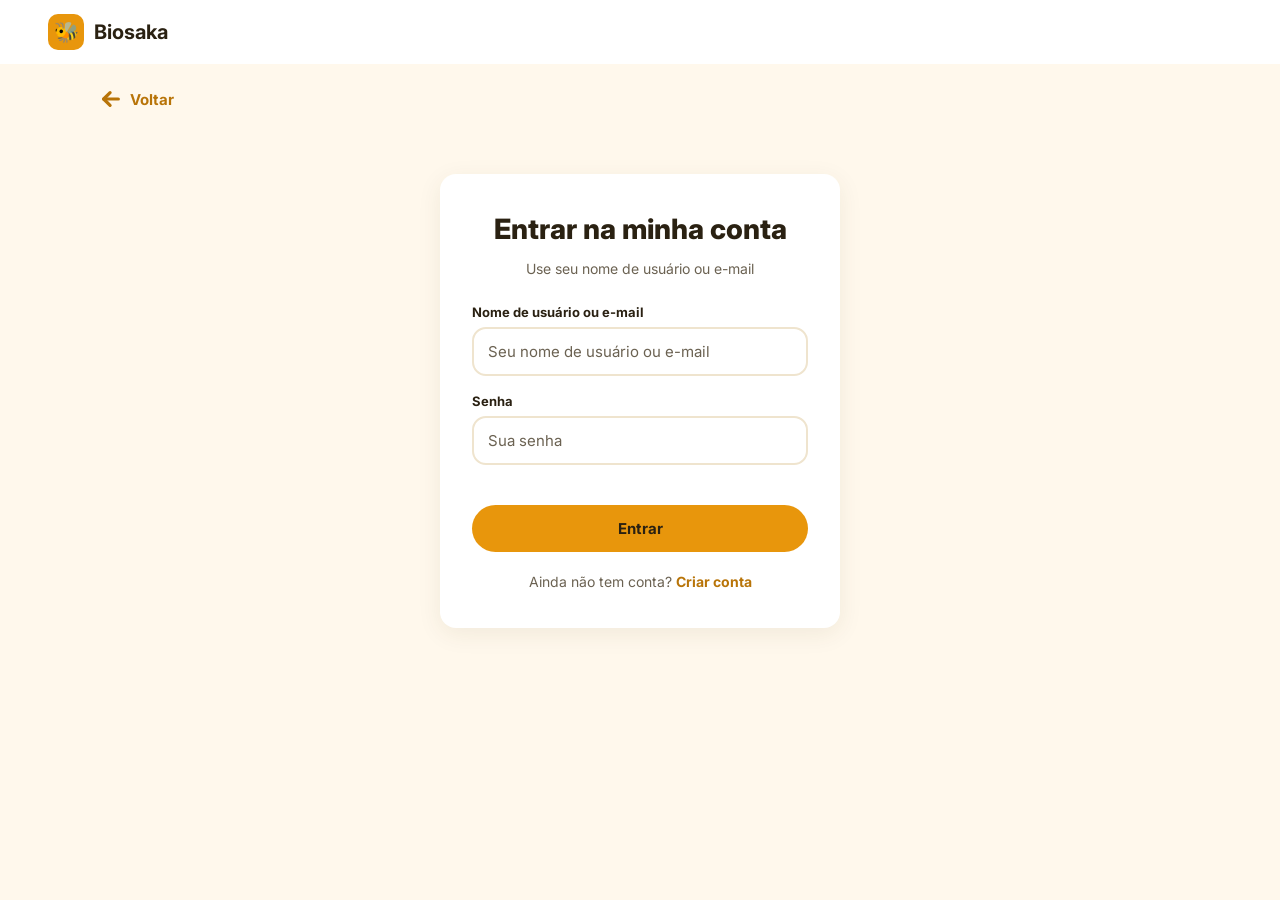
==== frontend/colmeias.html @ 1b3815e8 "add: adicionando frontend" ====
<!DOCTYPE html>
<html lang="pt-BR">

<head>
  <meta charset="UTF-8">
  <meta name="viewport" content="width=device-width, initial-scale=1.0">
  <title>Biosaka - Minhas colmeias</title>

  <link rel="preconnect" href="https://fonts.googleapis.com">
  <link rel="preconnect" href="https://fonts.gstatic.com" crossorigin>
  <link href="https://fonts.googleapis.com/css2?family=Inter:wght@400;500;700;800&display=swap" rel="stylesheet">

  <link rel="stylesheet" href="css/colmeias.css">
</head>

<body>

  <!-- ========== CABEÇALHO ========== -->
  <header>
    <span>🐝 Biosaka</span>
    <a href="login.html" id="sair">Desconectar</a>
  </header>

  <div id="toast" hidden role="status"></div>

  <main>

    <!-- ========== TELA 1: LISTAGEM DE COLMEIAS ========== -->
    <section id="tela-lista">
      <a class="voltar" href="index.html">
        <svg width="22" height="22" viewBox="0 0 24 24" fill="none" stroke="currentColor" stroke-width="3.5" stroke-linecap="round" stroke-linejoin="round" aria-hidden="true"><path d="M20 12H4" /><path d="M11 5l-7 7 7 7" /></svg>
        Voltar
      </a>

      <h1>Olá, <span id="nome-usuario">Eduardo</span></h1>
      <p class="suave">Suas colmeias ativas:</p>

      <div class="barra">
        <a class="botao-link secundario" href="detalhes.html">Mais detalhes</a>
        <button class="primario" onclick="abrirForm()">+ Nova colmeia</button>
      </div>

      <div id="lista" class="grade"></div>
    </section>

    <!-- ========== TELA 2: CADASTRO DE NOVA COLMEIA ========== -->
    <section id="tela-form" hidden>

      <button class="voltar" onclick="mostrar('lista')">
        <svg width="22" height="22" viewBox="0 0 24 24" fill="none" stroke="currentColor" stroke-width="3.5" stroke-linecap="round" stroke-linejoin="round" aria-hidden="true"><path d="M20 12H4" /><path d="M11 5l-7 7 7 7" /></svg>
        Voltar para as colmeias
      </button>

      <form class="form" id="form" novalidate>
        <h1>Cadastrar nova colmeia</h1>

        <label for="codigo">Código da colmeia</label>
        <input id="codigo" placeholder="Ex.: COL-004" autocomplete="off">
        <p class="erro" id="erro-codigo"></p>

        <label for="especie">Espécie</label>
        <select id="especie">
          <option value="">Selecione a espécie</option>
          <option>Abelha-europeia (Apis Mellifera)</option>
          <option>Mandaçaia (Melipona Quadrifasciata)</option>
          <option>Jataí (Tetragonisca Angustula)</option>
        </select>
        <p class="erro" id="erro-especie"></p>

        <label for="cidade">Região: cidade</label>
        <input id="cidade" placeholder="Ex.: Campinas" autocomplete="off">
        <p class="erro" id="erro-cidade"></p>

        <label for="estado">Região: estado</label>
        <input id="estado" placeholder="Ex.: São Paulo" autocomplete="off">
        <p class="erro" id="erro-estado"></p>

        <label for="pais">Região: país</label>
        <input id="pais" placeholder="Ex.: Brasil" autocomplete="off">
        <p class="erro" id="erro-pais"></p>

        <label for="data">Data de instalação</label>
        <input id="data" type="date">
        <p class="erro" id="erro-data"></p>

        <label for="apelido">Apelido (opcional)</label>
        <input id="apelido" placeholder="Ex.: Jardim" autocomplete="off">
        <p class="erro" id="erro-apelido"></p>

        <div class="acoes">
          <button class="primario" id="salvar">Salvar colmeia</button>
          <button type="button" class="link" onclick="mostrar('lista')">Cancelar</button>
        </div>
      </form>

    </section>

  </main>

  <script src="js/auth.js"></script>

  <script src="js/dados.js"></script>

  <script src="js/colmeias.js"></script>

</body>

</html>
---- frontend/css/colmeias.css ----
/* Biosaka - Estilos da tela de colmeias */


/* ---------- Cores do projeto ---------- */
:root {
  --ambar: #E8960C;
  --escuro: #B87408;
  --suave: #6B6252;
  --borda: #E6DCC8;
  --verde: #2E7D4F;
  --vermelho: #C0392B;
}


/* ---------- Configurações gerais ---------- */
* {
  box-sizing: border-box;
}

body {
  margin: 0;
  font: 18px/1.4 "Inter", system-ui, sans-serif;
  background: #FFF8EC;
  color: #2A2112;
}

header {
  background: #fff;
  border-bottom: 1px solid var(--borda);
  padding: 14px 24px;
  display: flex;
  justify-content: space-between;
  font-weight: 700;
}

header a {
  color: inherit;
  text-decoration: none;
}

main {
  max-width: 1040px;
  margin: 0 auto;
  padding: 32px 24px 64px;
}

h1 {
  margin: 0 0 4px;
  font-size: 34px;
}

.suave {
  color: var(--suave);
  margin: 0 0 24px;
}


/* ---------- Botões ---------- */
button,
.botao-link {
  font: inherit;
  font-weight: 700;
  border: 0;
  border-radius: 12px;
  padding: 14px 24px;
  min-height: 52px;
  cursor: pointer;
  display: inline-flex;
  align-items: center;
  justify-content: center;
  gap: 10px;
}

.primario {
  background: var(--ambar);
  color: #fff;
}

.primario:hover:not(:disabled) {
  background: var(--escuro);
}

.secundario {
  background: none;
  color: var(--escuro);
  box-shadow: inset 0 0 0 2px var(--ambar);
}

.secundario:hover {
  background: #FEF1D0;
}

.botao-link {
  text-decoration: none;
}

.link {
  background: none;
  color: var(--suave);
  padding: 8px 0;
  min-height: 0;
}

/* Botão/link de voltar com seta grossa (o traço é definido no SVG) */
.voltar {
  display: inline-flex;
  align-items: center;
  gap: 8px;
  background: none;
  color: var(--escuro);
  font: inherit;
  font-size: 16px;
  font-weight: 700;
  padding: 8px 14px 8px 8px;
  min-height: 0;
  margin-bottom: 16px;
  border: 0;
  border-radius: 999px;
  cursor: pointer;
  text-decoration: none;
}

.voltar:hover {
  background: #FEF1D0;
}

.voltar svg {
  flex: none;
}

button:disabled {
  opacity: .7;
  cursor: not-allowed;
}


/* ---------- Tela 1: listagem ---------- */
.barra {
  display: flex;
  justify-content: flex-end;
  gap: 12px;
  margin-bottom: 24px;
}

.grade {
  display: grid;
  grid-template-columns: repeat(2, 1fr);
  gap: 20px;
}

.card,
.vazio,
.form {
  background: #fff;
  border-radius: 16px;
  padding: 24px;
  box-shadow: 0 2px 10px rgba(80, 60, 20, .08);
}

.card h2 {
  margin: 0;
  font-size: 24px;
}

.card small {
  color: var(--escuro);
  font-size: 16px;
}

.card p {
  margin: 6px 0 18px;
  color: var(--suave);
  font-size: 15px;
}


/* ---------- Status da colmeia ---------- */
.status {
  border-radius: 10px;
  padding: 12px 14px;
  font-weight: 700;
  font-size: 16px;
}

.pronta {
  background: #E6F4EA;
  color: var(--verde);
}

.aguardar {
  background: #FBE9E7;
  color: var(--vermelho);
}

.sem-dados {
  background: #EEEAE2;
  color: var(--suave);
}


/* ---------- Carregamento da lista com cards esqueleto ---------- */
.sk {
  height: 22px;
  border-radius: 8px;
  margin-bottom: 14px;
  background: linear-gradient(90deg, #eee6d6 25%, #f7f1e4 50%, #eee6d6 75%);
  background-size: 200% 100%;
  animation: brilho 1.2s infinite;
}

@keyframes brilho {
  to {
    background-position: -200% 0;
  }
}


/* ---------- Estado vazio ---------- */
.vazio {
  text-align: center;
  padding: 48px 24px;
  grid-column: 1 / -1;
}


/* ---------- Tela 2: formulário ---------- */
.form {
  max-width: 520px;
  margin: 0 auto;
  padding: 32px;
}

label {
  display: block;
  font-weight: 700;
  margin: 20px 0 6px;
}

input,
select {
  width: 100%;
  font: inherit;
  padding: 13px 14px;
  border: 2px solid var(--borda);
  border-radius: 10px;
}

input:focus,
select:focus {
  outline: 0;
  border-color: var(--ambar);
}

[aria-invalid] {
  border-color: var(--vermelho);
}

.erro {
  color: var(--vermelho);
  font-size: 15px;
  font-weight: 600;
  margin: 6px 0 0;
}

.acoes {
  display: flex;
  flex-direction: column;
  gap: 8px;
  margin-top: 28px;
}


/* ---------- Spinner do botão "Salvando..." ---------- */
.spinner {
  width: 20px;
  height: 20px;
  border-radius: 50%;
  border: 3px solid rgba(255, 255, 255, .45);
  border-top-color: #fff;
  animation: gira .7s linear infinite;
}

@keyframes gira {
  to {
    transform: rotate(360deg);
  }
}


/* ---------- Mensagem de sucesso ou erro ---------- */
#toast {
  position: fixed;
  top: 80px;
  right: 20px;
  padding: 16px 20px;
  border-radius: 12px;
  color: #fff;
  font-weight: 700;
  box-shadow: 0 8px 24px rgba(0, 0, 0, .18);
}


/* ---------- Elementos escondidos ---------- */
[hidden] {
  display: none !important;
}


/* ---------- Celular: lista em 1 coluna ---------- */
@media (max-width: 700px) {
  .grade {
    grid-template-columns: 1fr;
  }
}


/* ---------- Próximo passo (com data sugerida) ---------- */
.proximo {
  color: var(--suave);
}

.proximo strong {
  color: #2A2112;
}

/* Cards com a mesma altura: "Ver detalhes" fica sempre no rodapé do card */
.card {
  display: flex;
  flex-direction: column;
}

.card .botao-link {
  margin-top: auto;
}
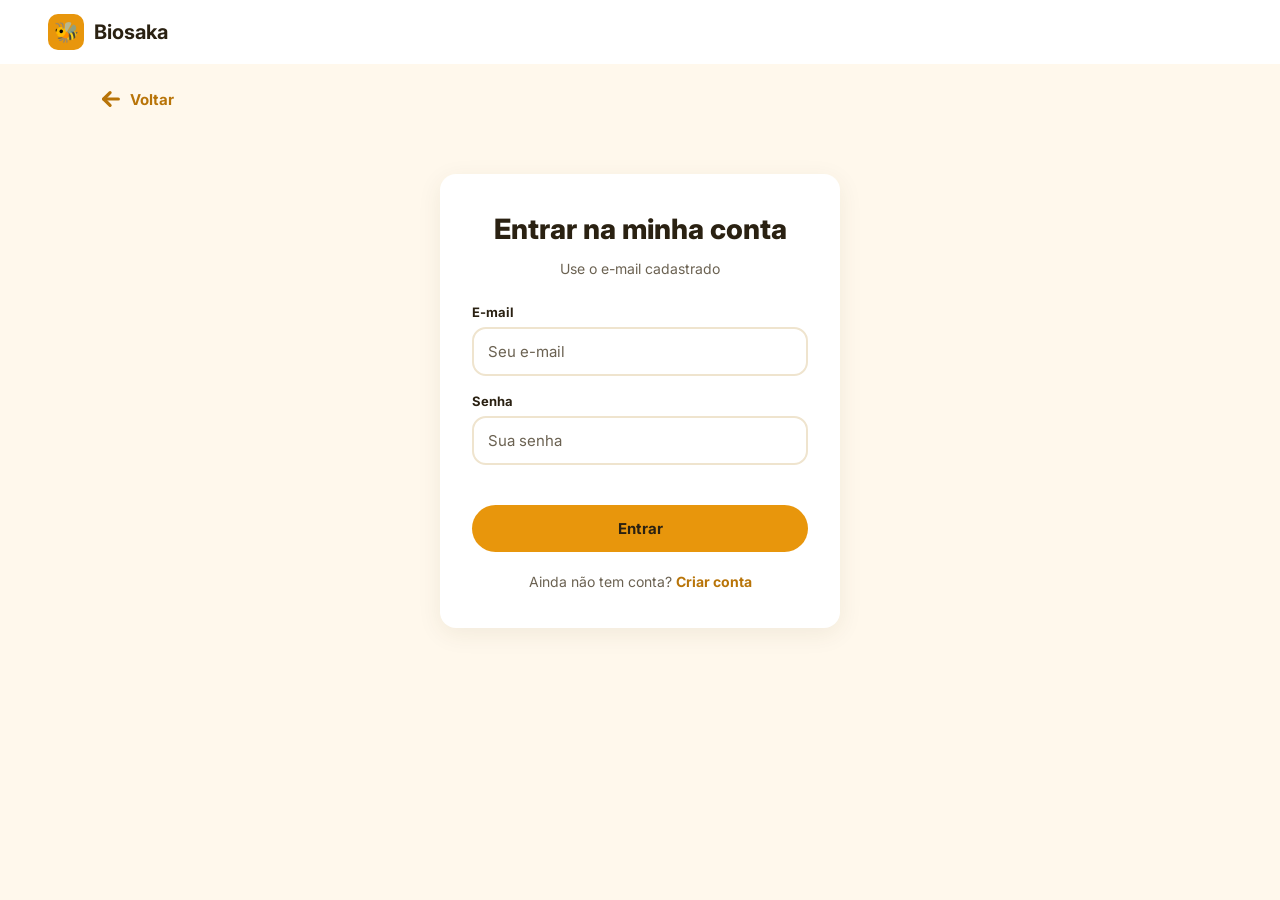
==== commit 104cf6d1: "feat(frontend): login real com token, detalhes integrados à API e suporte - auth.js: remove contas e" ====
--- a/frontend/colmeias.html
+++ b/frontend/colmeias.html
@@ -18,7 +18,7 @@
   <!-- ========== CABEÇALHO ========== -->
   <header>
     <span>🐝 Biosaka</span>
-    <a href="login.html" id="sair">Desconectar</a>
+    <a href="login.html" id="sair">Sair</a>
   </header>
 
   <div id="toast" hidden role="status"></div>
@@ -32,15 +32,16 @@
         Voltar
       </a>
 
-      <h1>Olá, <span id="nome-usuario">Eduardo</span></h1>
-      <p class="suave">Suas colmeias ativas:</p>
+      <h1>Olá, <span id="nome-usuario"></span></h1>
+      <p class="suave">Suas colmeias cadastradas no banco:</p>
 
       <div class="barra">
-        <a class="botao-link secundario" href="detalhes.html">Mais detalhes</a>
-        <button class="primario" onclick="abrirForm()">+ Nova colmeia</button>
+        <button class="secundario" id="atualizar" onclick="carregar()">Atualizar</button>
+        <button class="secundario" id="novo-apiario" onclick="abrirApiario()">+ Novo apiário</button>
+        <button class="primario" id="nova-colmeia" onclick="abrirForm()" disabled>+ Nova colmeia</button>
       </div>
 
-      <div id="lista" class="grade"></div>
+      <div id="lista" class="grade" aria-live="polite"></div>
     </section>
 
     <!-- ========== TELA 2: CADASTRO DE NOVA COLMEIA ========== -->
@@ -53,6 +54,10 @@
 
       <form class="form" id="form" novalidate>
         <h1>Cadastrar nova colmeia</h1>
+
+        <label for="apiario">Apiário</label>
+        <select id="apiario" aria-describedby="erro-apiario"></select>
+        <p class="erro" id="erro-apiario"></p>
 
         <label for="codigo">Código da colmeia</label>
         <input id="codigo" placeholder="Ex.: COL-004" autocomplete="off">
@@ -67,28 +72,40 @@
         </select>
         <p class="erro" id="erro-especie"></p>
 
-        <label for="cidade">Região: cidade</label>
-        <input id="cidade" placeholder="Ex.: Campinas" autocomplete="off">
-        <p class="erro" id="erro-cidade"></p>
-
-        <label for="estado">Região: estado</label>
-        <input id="estado" placeholder="Ex.: São Paulo" autocomplete="off">
-        <p class="erro" id="erro-estado"></p>
-
-        <label for="pais">Região: país</label>
-        <input id="pais" placeholder="Ex.: Brasil" autocomplete="off">
-        <p class="erro" id="erro-pais"></p>
-
         <label for="data">Data de instalação</label>
         <input id="data" type="date">
         <p class="erro" id="erro-data"></p>
 
-        <label for="apelido">Apelido (opcional)</label>
-        <input id="apelido" placeholder="Ex.: Jardim" autocomplete="off">
-        <p class="erro" id="erro-apelido"></p>
+        <div class="acoes">
+          <button class="primario" id="salvar">Salvar colmeia</button>
+          <button type="button" class="link" onclick="mostrar('lista')">Cancelar</button>
+        </div>
+      </form>
+
+    </section>
+
+    <!-- ========== TELA 3: CADASTRO DE APIÁRIO ========== -->
+    <section id="tela-apiario" hidden>
+
+      <button class="voltar" onclick="mostrar('lista')">
+        <svg width="22" height="22" viewBox="0 0 24 24" fill="none" stroke="currentColor" stroke-width="3.5" stroke-linecap="round" stroke-linejoin="round" aria-hidden="true"><path d="M20 12H4" /><path d="M11 5l-7 7 7 7" /></svg>
+        Voltar para as colmeias
+      </button>
+
+      <form class="form" id="form-apiario" novalidate>
+        <h1>Cadastrar apiário</h1>
+        <p class="suave">O apiário é o local onde ficam as suas colmeias.</p>
+
+        <label for="apiario-nome">Nome do apiário</label>
+        <input id="apiario-nome" placeholder="Ex.: Sítio Boa Vista" autocomplete="off">
+        <p class="erro" id="erro-apiario-nome"></p>
+
+        <label for="apiario-local">Localização (opcional)</label>
+        <input id="apiario-local" placeholder="Ex.: Campinas - SP">
+        <p class="erro" id="erro-apiario-local"></p>
 
         <div class="acoes">
-          <button class="primario" id="salvar">Salvar colmeia</button>
+          <button class="primario" id="salvar-apiario">Salvar apiário</button>
           <button type="button" class="link" onclick="mostrar('lista')">Cancelar</button>
         </div>
       </form>
@@ -99,7 +116,7 @@
 
   <script src="js/auth.js"></script>
 
-  <script src="js/dados.js"></script>
+  <script src="js/api.js"></script>
 
   <script src="js/colmeias.js"></script>
 
--- a/frontend/css/colmeias.css
+++ b/frontend/css/colmeias.css
@@ -332,3 +332,7 @@
 .card .botao-link {
   margin-top: auto;
 }
+
+.card .botao-link + button {
+  margin-top: 8px;
+}
